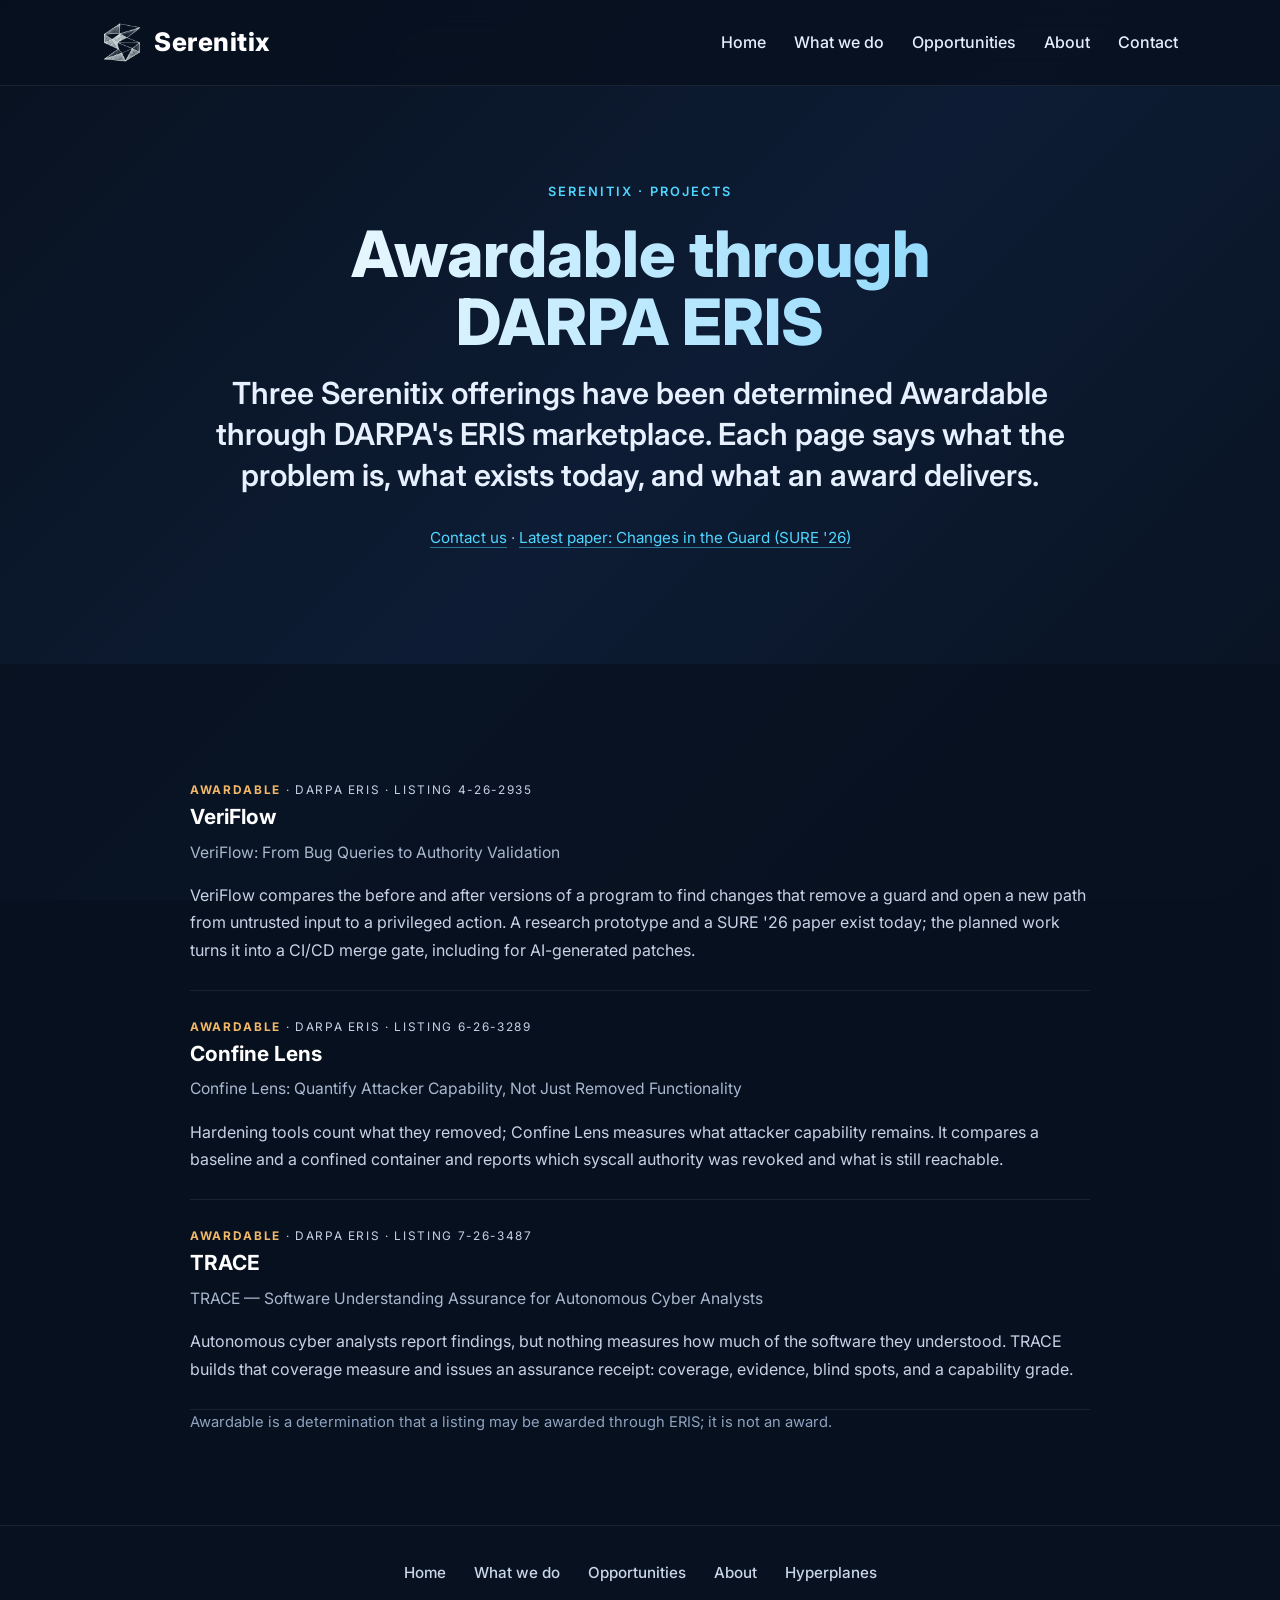
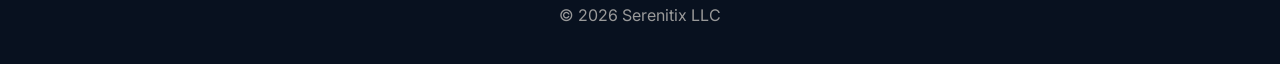
==== projects/index.html @ ef01f080 "projects: Awardable (DARPA ERIS) pages for VeriFlow, Confine Lens, TRACE + index (staging branch, no" ====
<!--
Abstraction: Serenitix projects index: the offerings DARPA ERIS determined Awardable, one card each.
Mechanism: Generated by build.py (BT-COM-02ea) from each package's meta.json.
Policy: Same as the project pages; staged on branch 'projects'; publish only on Nathan's approval.
Scope: Self projects/index.html. In package meta.json files. Out the index.
Contract: Every card links to an existing projects/<slug>/ page.
-->
<!DOCTYPE html>
<html lang="en">

<head>

    <link rel="stylesheet"
        href="https://cdnjs.cloudflare.com/ajax/libs/font-awesome/6.7.2/css/all.min.css">

    <meta charset="UTF-8">
    <meta name="viewport" content="width=device-width, initial-scale=1.0">

    <title>Projects · DARPA ERIS Awardable | Serenitix</title>

    <meta name="description"
        content="Serenitix offerings determined Awardable through DARPA ERIS: VeriFlow, Confine Lens, TRACE.">

    <link rel="icon" type="image/png" href="../logo-mark.png">
    <link rel="apple-touch-icon" href="../logo-mark.png">

    <meta property="og:type" content="website">
    <meta property="og:site_name" content="Serenitix">
    <meta property="og:title" content="Projects · DARPA ERIS Awardable">
    <meta property="og:description" content="Serenitix offerings determined Awardable through DARPA ERIS: VeriFlow, Confine Lens, TRACE.">
    <meta property="og:url" content="https://serenitix.io/projects/">
    <meta property="og:image" content="https://serenitix.io/logo-mark.png">
    <meta name="twitter:card" content="summary">

    <link rel="stylesheet" href="../style.css">
    <link rel="stylesheet" href="../release.css?v=2">

    <!-- Google Font -->
    <link rel="preconnect" href="https://fonts.googleapis.com">
    <link rel="preconnect" href="https://fonts.gstatic.com" crossorigin>

    <link href="https://fonts.googleapis.com/css2?family=Inter:wght@300;400;500;600;700;800&display=swap"
        rel="stylesheet">

    <style>
    /* Page-scoped additions for the paper page; the site's style.css and release.css stay untouched. */
    body.paper-page {
        --mono: ui-monospace, SFMono-Regular, Menlo, Consolas, "Liberation Mono", monospace;
    }
    body.paper-page a.logo { color: #ffffff; text-decoration: none; }

    /* Mobile menu (stands in for script.js's toggle). style.css's later bare #menuButton rule hides the
       button at every width; show it here so phone visitors can reach the site nav. */
    @media (max-width: 900px) {
        body.paper-page #menuButton { display: block; }
        body.paper-page header nav.open {
            display: flex;
            flex-direction: column;
            position: absolute;
            top: 80px;
            right: 30px;
            background: #08111f;
            padding: 20px;
            border-radius: 12px;
            gap: 15px;
            box-shadow: 0 0 20px rgba(0, 0, 0, .4);
        }
    }

    /* Hero: the site's .hero, sized for a paper rather than a full screen */
    body.paper-page .hero { min-height: 0; padding: 96px 8% 80px; }
    body.paper-page .hero h1 { margin-bottom: 18px; }
    body.paper-page .hero p.paper-venue {
        text-transform: uppercase;
        letter-spacing: 0.16em;
        font-size: 0.8rem;
        font-weight: 600;
        color: #4fd5ff;
        margin: 0 auto 18px;
    }
    body.paper-page .hero .hero-sub { margin-bottom: 30px; }
    .paper-authors {
        display: flex;
        justify-content: center;
        flex-wrap: wrap;
        gap: 10px 48px;
        margin-bottom: 18px;
    }
    .paper-authors b { display: block; font-weight: 600; font-size: 1.05rem; }
    .paper-authors span { color: #a9b8d0; font-size: 0.95rem; }
    body.paper-page .hero p.paper-meta {
        font-size: 0.95rem;
        color: #a9b8d0;
        margin: 0 auto 34px;
    }
    .paper-meta a,
    .paper-col a {
        color: #4fd5ff;
        text-decoration: none;
        border-bottom: 1px solid rgba(79, 213, 255, 0.5);
    }
    .paper-meta a { word-break: break-all; }
    body.paper-page .hero p.paper-insight {
        text-align: left;
        max-width: 820px;
        margin: 0 auto 40px;
        padding: 22px 28px;
        border-radius: 20px;
        background: rgba(255, 255, 255, 0.04);
        border: 1px solid rgba(255, 255, 255, 0.09);
        border-left: 3px solid #4fd5ff;
        font-size: 1.12rem;
        line-height: 1.6;
        color: #e6f0ff;
    }
    body.paper-page .hero-buttons { gap: 14px; }
    body.paper-page .hero-buttons a { padding: 13px 26px; font-size: 0.97rem; }
    body.paper-page .hero-buttons i { margin-right: 8px; }
    body.paper-page .hero-buttons .primaryButton { border: 2px solid transparent; }
    body.paper-page .hero p.paper-includes {
        font-size: 0.92rem;
        color: #8fa3c0;
        margin: 20px auto 0;
    }

    /* Content column inside the site's section bands */
    body.paper-page section:not(.hero) { padding: 90px 8%; }
    .paper-col { max-width: 900px; margin: 0 auto; }
    .paper-col p { color: #c7d2e6; line-height: 1.7; }
    .paper-col p + p { margin-top: 16px; }
    .paper-col strong { color: #ffffff; }
    .paper-col h3 { font-size: 1.3rem; margin: 40px 0 12px; }
    .paper-col h3:first-of-type { margin-top: 0; }
    .paper-col h3 i { color: #4fd5ff; margin-right: 10px; }

    /* Figures: framed like the site's cards, with a white plate for the tool output */
    .paper-figure {
        margin: 0 0 28px;
        padding: 24px;
        border-radius: 20px;
        background: rgba(255, 255, 255, 0.04);
        border: 1px solid rgba(255, 255, 255, 0.09);
    }
    .paper-figure:last-child { margin-bottom: 0; }
    .paper-figure .frame { background: #ffffff; border-radius: 12px; padding: 14px; overflow-x: auto; }
    .paper-figure img { display: block; width: 100%; height: auto; min-width: 560px; }
    .paper-figure img + img { margin-top: 10px; }
    .paper-figure figcaption { margin-top: 16px; font-size: 0.95rem; color: #c7d2e6; line-height: 1.65; }
    .paper-tag {
        display: inline-block;
        padding: 2px 10px;
        margin-right: 8px;
        border-radius: 999px;
        font-size: 0.7rem;
        font-weight: 600;
        letter-spacing: 0.06em;
        text-transform: uppercase;
        color: #08111f;
        background: #4fd5ff;
        vertical-align: 1px;
    }

    /* Code, kbd, key table */
    .paper-col code { font-family: var(--mono); font-size: 0.9em; color: #e6f1ff; }
    .paper-col kbd {
        font-family: var(--mono);
        font-size: 0.85em;
        padding: 1px 7px;
        border-radius: 5px;
        border: 1px solid rgba(255, 255, 255, 0.18);
        background: rgba(255, 255, 255, 0.06);
        color: #ffffff;
    }
    .paper-col pre {
        font-family: var(--mono);
        font-size: 0.84rem;
        line-height: 1.55;
        color: #e6f1ff;
        background: #050b15;
        border: 1px solid rgba(255, 255, 255, 0.10);
        border-radius: 14px;
        padding: 18px 20px;
        overflow-x: auto;
        margin: 14px 0 18px;
        white-space: pre;
    }
    .paper-col pre.cmd { border-left: 3px solid #4fd5ff; }
    .paper-views { list-style: none; margin: 16px 0 0; padding: 0; }
    .paper-views li {
        margin: 10px 0;
        padding-left: 18px;
        border-left: 2px solid rgba(79, 213, 255, 0.35);
        color: #c7d2e6;
    }
    .paper-keys {
        margin: 22px 0 14px;
        padding: 20px 24px;
        border-radius: 20px;
        background: rgba(255, 255, 255, 0.04);
        border: 1px solid rgba(255, 255, 255, 0.09);
    }
    .paper-keys table { border-collapse: collapse; font-size: 0.95rem; color: #c7d2e6; }
    .paper-keys caption { text-align: left; font-weight: 600; color: #ffffff; padding-bottom: 8px; }
    .paper-keys td { padding: 4px 16px 4px 0; vertical-align: top; }
    .paper-keys td:first-child { white-space: nowrap; }
    .paper-col p.paper-note { font-size: 0.92rem; color: #8fa3c0; }
    .paper-scope {
        margin-top: 32px;
        padding: 20px 24px;
        border-radius: 20px;
        background: rgba(255, 255, 255, 0.04);
        border: 1px solid rgba(255, 255, 255, 0.09);
        border-left: 3px solid #4fd5ff;
    }
    .paper-col .paper-scope p { font-size: 0.95rem; }

    /* Footer additions: author marks and license line */
    .paper-marks { display: flex; justify-content: center; align-items: center; gap: 14px; flex-wrap: wrap; margin-bottom: 18px; }
    .paper-marks .mark {
        display: inline-flex;
        align-items: center;
        gap: 8px;
        background: #ffffff;
        border-radius: 8px;
        padding: 5px 10px 5px 6px;
        color: #14232a;
        font-size: 0.85rem;
        font-weight: 600;
    }
    .paper-marks img { height: 26px; width: auto; display: block; }
    footer p.paper-license { font-size: 0.88rem; color: #8fa3c0; max-width: 720px; margin: 0 auto 10px; }

    @media (max-width: 650px) {
        body.paper-page .hero { padding: 64px 20px 56px; }
        body.paper-page .hero h1 { font-size: 2.3rem; }
        body.paper-page .hero-buttons a { width: 100%; max-width: 320px; text-align: center; }
        body.paper-page .hero p.paper-insight { font-size: 1.02rem; padding: 18px 20px; }
        body.paper-page section:not(.hero) { padding: 64px 20px; }
        .paper-figure { padding: 14px; }
        .paper-col pre { font-size: 0.74rem; padding: 14px; }
        .paper-keys { padding: 16px; }
        .paper-keys td:first-child { white-space: normal; }
    }
        /* Project pages (BT-COM-02ea) */
    .note-body h3, .note-body h3:first-of-type { margin-top: 44px; }
    .note-body ul.paper-views li { color: #c7d2e6; line-height: 1.65; }
    body.paper-page .hero p.award-badge {
        display: inline-block; margin: 0 auto 18px; padding: 6px 16px; border-radius: 999px;
        border: 1.5px solid #f2b866; color: #f2b866; background: rgba(242,184,102,.08);
        font-size: .78rem; font-weight: 700; letter-spacing: .18em; text-transform: uppercase;
    }
    .proj-card { padding: 26px 0; border-bottom: 1px solid rgba(255,255,255,.08); }
    .proj-card h3 { margin: 6px 0 6px; } .proj-card h3 a { color:#fff; text-decoration:none; border-bottom:none; }
    .proj-card .proj-title { color:#a9b8d0; font-size:.98rem; margin:0 0 10px; }
    .proj-tag { font-size:.74rem; letter-spacing:.14em; text-transform:uppercase; color:#4fd5ff; margin:0; }
    .proj-tag b { color:#f2b866; font-weight:700; }
    </style>

</head>

<body class="R1 R2 R9 R13 paper-page">

    <!-- Static background (the site's canvas gradient; no animation script on this page) -->
    <canvas id="backgroundCanvas"></canvas>

    <!-- ===========================
         Navigation
    ============================ -->

    <header>

        <a class="logo" href="../">

            <img class="logo-mark" src="../logo-mark.png" alt="">

            Serenitix

        </a>

        <nav id="siteNav">

            <a href="../">Home</a>
            <a href="../#services">What we do</a>
            <a href="../#proof">Opportunities</a>
            <a href="../#about">About</a>
            <a href="../#contact">Contact</a>

        </nav>

        <button id="menuButton" aria-label="Menu" aria-controls="siteNav" aria-expanded="false">
            ☰
        </button>

    </header>

    <section class="hero" id="home">
        <div class="hero-content">
            <p class="paper-venue">Serenitix · Projects</p>
            <h1>Awardable through DARPA ERIS</h1>
            <p class="hero-sub">Three Serenitix offerings have been determined Awardable through DARPA's ERIS marketplace. Each page says what the problem is, what exists today, and what an award delivers.</p>
            <p class="paper-meta"><a href="../#contact">Contact us</a> · <a href="../papers/sure26/">Latest paper: Changes in the Guard (SURE '26)</a></p>
        </div>
    </section>

    <section id="projects">
        <div class="paper-col">
            <article class="proj-card">
                <p class="proj-tag"><b>Awardable</b> · DARPA ERIS · Listing 4-26-2935</p>
                <h3><a href="veriflow/">VeriFlow</a></h3>
                <p class="proj-title">VeriFlow: From Bug Queries to Authority Validation</p>
                <p>VeriFlow compares the before and after versions of a program to find changes that remove a guard and open a new path from untrusted input to a privileged action. A research prototype and a SURE &#x27;26 paper exist today; the planned work turns it into a CI/CD merge gate, including for AI-generated patches.</p>
            </article>
            <article class="proj-card">
                <p class="proj-tag"><b>Awardable</b> · DARPA ERIS · Listing 6-26-3289</p>
                <h3><a href="confine-lens/">Confine Lens</a></h3>
                <p class="proj-title">Confine Lens: Quantify Attacker Capability, Not Just Removed Functionality</p>
                <p>Hardening tools count what they removed; Confine Lens measures what attacker capability remains. It compares a baseline and a confined container and reports which syscall authority was revoked and what is still reachable.</p>
            </article>
            <article class="proj-card">
                <p class="proj-tag"><b>Awardable</b> · DARPA ERIS · Listing 7-26-3487</p>
                <h3><a href="trace/">TRACE</a></h3>
                <p class="proj-title">TRACE — Software Understanding Assurance for Autonomous Cyber Analysts</p>
                <p>Autonomous cyber analysts report findings, but nothing measures how much of the software they understood. TRACE builds that coverage measure and issues an assurance receipt: coverage, evidence, blind spots, and a capability grade.</p>
            </article>
            <p class="paper-note">Awardable is a determination that a listing may be awarded through ERIS; it is not an award.</p>
        </div>
    </section>

    <!-- ===========================
         Footer
    ============================ -->

    <footer>

        <nav class="r3-add r3-R9 footer-nav">
            <a href="../">Home</a>
            <a href="../#services">What we do</a>
            <a href="../#proof">Opportunities</a>
            <a href="../#about">About</a>
            <a href="https://hyperplanes.io">Hyperplanes</a>
        </nav>

        <p>

            © 2026 Serenitix LLC

        </p>

    </footer>

    <script>
    // Mobile menu toggle (the site's script.js is not loaded on this page; see the header comment).
    (function () {
        var button = document.getElementById("menuButton");
        var nav = document.getElementById("siteNav");
        if (!button || !nav) return;
        button.addEventListener("click", function () {
            var open = nav.classList.toggle("open");
            button.setAttribute("aria-expanded", open ? "true" : "false");
        });
    })();
    </script>

</body>

</html>
---- style.css ----
/* ======================================================
   Global Styles
====================================================== */

* {
    margin: 0;
    padding: 0;
    box-sizing: border-box;
}

html {
    scroll-behavior: smooth;
}

body {
    font-family: "Inter", sans-serif;
    background-color: #08111f;
    color: #ffffff;
    overflow-x: hidden;
    line-height: 1.6;
}

/* ======================================================
   Animated Background
====================================================== */

#background {
    position: fixed;
    inset: 0;
    z-index: -1;

    background:
        radial-gradient(circle at 20% 20%, rgba(0, 212, 255, 0.18), transparent 25%),
        radial-gradient(circle at 80% 30%, rgba(59, 130, 246, 0.18), transparent 25%),
        radial-gradient(circle at 50% 80%, rgba(34, 211, 238, 0.15), transparent 30%),
        linear-gradient(180deg, #08111f 0%, #0b1220 100%);

    animation: backgroundFloat 16s ease-in-out infinite alternate;
}

@keyframes backgroundFloat {
    from {
        transform: translateY(0px);
    }

    to {
        transform: translateY(-40px);
    }
}

/* ======================================================
   Navigation
====================================================== */

header {
    position: sticky;
    top: 0;
    z-index: 1000;

    display: flex;
    align-items: center;
    justify-content: space-between;

    padding: 22px 8%;

    background: rgba(8, 17, 31, 0.82);
    backdrop-filter: blur(14px);
    border-bottom: 1px solid rgba(255, 255, 255, 0.08);
}

.logo {
    font-size: 1.6rem;
    font-weight: 800;
    letter-spacing: 0.5px;
}

nav {
    display: flex;
    gap: 28px;
}

nav a {
    color: #e5eefc;
    text-decoration: none;
    font-weight: 500;
    transition: color 0.25s ease;
}

nav a:hover {
    color: #4fd5ff;
}

#menuButton {
    display: none;

    background: transparent;
    border: none;
    color: white;

    font-size: 1.8rem;
    cursor: pointer;
}

/* ======================================================
   Hero Section
====================================================== */

.hero {
    min-height: 92vh;

    display: flex;
    align-items: center;
    justify-content: center;

    padding: 0 8%;
    text-align: center;
}

.hero-content {
    max-width: 920px;
}

.hero h1 {
    font-size: clamp(2.4rem, 5vw, 4rem);
    font-weight: 800;
    line-height: 1.05;
    margin-bottom: 24px;

    background: linear-gradient(90deg, #ffffff, #7dd3fc);
    -webkit-background-clip: text;
    -webkit-text-fill-color: transparent;
}

.hero p {
    font-size: 1.15rem;
    color: #c7d2e6;
    max-width: 760px;
    margin: 0 auto 40px;
}

.hero-buttons {
    display: flex;
    justify-content: center;
    gap: 18px;
    flex-wrap: wrap;
}

/* ======================================================
   Buttons
====================================================== */

.primaryButton,
.secondaryButton {
    padding: 15px 34px;
    border-radius: 999px;
    font-size: 1rem;
    font-weight: 600;
    cursor: pointer;
    transition: all 0.25s ease;
}

.primaryButton {
    background: linear-gradient(135deg, #00c3ff, #2563eb);
    border: none;
    color: white;

    box-shadow: 0 10px 30px rgba(0, 195, 255, 0.28);
}

.primaryButton:hover {
    transform: translateY(-3px);
    box-shadow: 0 16px 36px rgba(0, 195, 255, 0.38);
}

.secondaryButton {
    background: transparent;
    border: 2px solid rgba(79, 213, 255, 0.6);
    color: white;
}

.secondaryButton:hover {
    background: rgba(79, 213, 255, 0.12);
    transform: translateY(-3px);
}

/* ======================================================
   Shared Section Styling
====================================================== */

section {
    padding: 110px 8%;
}

section h2 {
    text-align: center;
    font-size: clamp(2rem, 4vw, 3rem);
    margin-bottom: 56px;
    font-weight: 800;
}

/* ======================================================
   Services Section
====================================================== */

.service-grid {
    display: grid;
    grid-template-columns: repeat(auto-fit, minmax(250px, 1fr));
    gap: 28px;
}

.service-card {
    padding: 32px;
    border-radius: 24px;

    background: rgba(255, 255, 255, 0.05);
    border: 1px solid rgba(255, 255, 255, 0.10);
    backdrop-filter: blur(12px);

    transition: transform 0.25s ease,
                box-shadow 0.25s ease,
                border-color 0.25s ease;
}

.service-card:hover {
    transform: translateY(-10px);

    border-color: rgba(79, 213, 255, 0.45);

    box-shadow: 0 20px 40px rgba(0, 195, 255, 0.18);
}

.service-card h3 {
    font-size: 1.3rem;
    margin-bottom: 14px;
}

.service-card p {
    color: #c7d2e6;
}

.service-card .card-meta {
    margin-top: 12px;
    font-size: 0.85rem;
    letter-spacing: 0.04em;
    color: #8fa3c0;
}

/* ===========================
   About Section
=========================== */

.about {

    padding: 100px 10%;
    display: flex;
    justify-content: center;

}

.about-text {

    max-width: 900px;

    background: rgba(255, 255, 255, 0.05);

    border: 1px solid rgba(255, 255, 255, 0.1);

    border-radius: 20px;

    padding: 40px;

    backdrop-filter: blur(15px);

}

.about h2 {

    font-size: 2.5rem;
    margin-bottom: 25px;
    color: #4fd5ff;

}

.about p {

    line-height: 1.8;
    color: #d7d7d7;
    margin-bottom: 25px;

}

.about ul {

    list-style: none;

}

.about li {

    margin-bottom: 15px;
    font-size: 1.05rem;

}


/* ===========================
   Statistics
=========================== */

.stats {

    display: grid;
    grid-template-columns: repeat(4, 1fr);

    gap: 30px;

    padding: 100px 10%;

}

.stat-card {

    text-align: center;

    background: rgba(255,255,255,.05);

    border-radius: 20px;

    border: 1px solid rgba(255,255,255,.08);

    padding: 35px;

    transition: .3s;

}

.stat-card:hover {

    transform: translateY(-10px);

    box-shadow: 0 0 25px rgba(79,213,255,.25);

}

.stat-card h2 {

    font-size: 3rem;
    color: #4fd5ff;
    margin-bottom: 10px;

}

.stat-card p {

    color: #cccccc;

}


/* ===========================
   FAQ
=========================== */

.faq {

    padding: 100px 10%;

}

.faq h2 {

    text-align: center;
    margin-bottom: 50px;
    font-size: 2.5rem;

}

.faq-item {

    background: rgba(255,255,255,.05);

    margin-bottom: 20px;

    border-radius: 15px;

    overflow: hidden;

    border: 1px solid rgba(255,255,255,.08);

}

.faq-question {

    width: 100%;

    padding: 20px;

    text-align: left;

    font-size: 1rem;

    color: white;

    background: transparent;

    border: none;

    cursor: pointer;

}

.faq-answer {

    max-height: 0;

    overflow: hidden;

    transition: max-height .4s ease;

    padding: 0 20px;

}

.faq-answer p {

    padding-bottom: 20px;

    color: #cfcfcf;

}


/* ===========================
   Contact
=========================== */

.contact {

    padding: 100px 10%;
    text-align: center;

}

.contact h2 {

    font-size: 2.5rem;
    margin-bottom: 40px;

}

.contact form {

    max-width: 700px;

    margin: auto;

    display: flex;

    flex-direction: column;

    gap: 20px;

}

.contact input,
.contact textarea {

    padding: 15px;

    border-radius: 10px;

    border: 1px solid rgba(255,255,255,.15);

    background: rgba(255,255,255,.05);

    color: white;

    font-size: 1rem;

}

.contact input::placeholder,
.contact textarea::placeholder {

    color: #aaaaaa;

}

.contact textarea {

    resize: vertical;

}


/* ===========================
   Footer
=========================== */

footer {

    padding: 35px;

    text-align: center;

    color: #999999;

    border-top: 1px solid rgba(255,255,255,.08);

}


/* ===========================
   Scroll To Top Button
=========================== */

#scrollTopButton {

    position: fixed;

    bottom: 30px;

    right: 30px;

    width: 50px;

    height: 50px;

    border-radius: 50%;

    background: #4fd5ff;

    color: white;

    border: none;

    cursor: pointer;

    display: none;

    font-size: 20px;

    transition: .3s;

}

#scrollTopButton:hover {

    transform: scale(1.1);

    box-shadow: 0 0 20px #4fd5ff;

}


/* ===========================
   Fade Animation
=========================== */

.fade-in {

    opacity: 0;

    transform: translateY(40px);

    transition: all .8s ease;

}

.fade-in.show {

    opacity: 1;

    transform: translateY(0);

}


/* ===========================
   Mobile Responsive
=========================== */

@media (max-width: 900px) {

    nav {

        display: none;

    }

    #menuButton {

        display: block;

    }

    .hero h1 {

        font-size: 3rem;

    }

    .hero p {

        font-size: 1rem;

    }

    .service-grid {

        grid-template-columns: 1fr;

    }

    .stats {

        grid-template-columns: repeat(2, 1fr);

    }

}

@media (max-width: 650px) {

    .stats {

        grid-template-columns: 1fr;

    }

    .hero-buttons {

        flex-direction: column;

        align-items: center;

    }

    .hero h1 {

        font-size: 2.4rem;

    }

    .contact form {

        width: 100%;

    }

}

@media (max-width: 450px) {

    .hero {

        padding: 60px 20px;

    }

    .services,
    .about,
    .stats,
    .faq,
    .contact {

        padding: 70px 25px;

    }

}

#menuButton {
    /* display is set by the base rule above and the mobile media query; a late display:none here hid the menu on every page (fixed 2026-11-19) */
    background: none;
    border: none;
    color: white;
    font-size: 1.8rem;
    cursor: pointer;
}

html {
    scroll-behavior: smooth;
}

/* ===========================
   Animated Background Canvas
=========================== */

#backgroundCanvas {

    position: fixed;

    top: 0;
    left: 0;

    width: 100%;
    height: 100%;

    z-index: -1;

    background: linear-gradient(
        135deg,
        #08111f,
        #0d1c34,
        #08111f
    );

}

.service-card i {

    color: #4fd5ff;

    font-size: 2rem;

    margin-bottom: 15px;

    display: block;

    transition: 0.3s ease;

}

.service-card:hover i {

    transform: scale(1.15);

    text-shadow: 0 0 15px #4fd5ff;

}

.logo i {

    color: #4fd5ff;
    margin-right: 8px;

}

.shield-card {

    width: 420px;

    padding: 35px;

    border-radius: 30px;

    background: rgba(255,255,255,.04);

    backdrop-filter: blur(15px);

    border: 1px solid rgba(79,213,255,.15);

    display: flex;

    justify-content: center;

    align-items: center;

    box-shadow:
        0 0 40px rgba(79,213,255,.15);

    animation: shieldFloat 5s ease-in-out infinite;

}


.shield-card svg {

    width: 300px;

    filter:
        drop-shadow(0 0 25px rgba(79,213,255,.5));

}



@keyframes shieldFloat {

    0% {

        transform: translateY(0);

    }

    50% {

        transform: translateY(-15px);

    }

    100% {

        transform: translateY(0);

    }

}

/* ======================================================
   Serenitix v1 additions (links styled as buttons, notes)
====================================================== */

a.primaryButton,
a.secondaryButton {
    display: inline-block;
    text-decoration: none;
}

.section-note {
    text-align: center;
    margin-top: 40px;
    color: #c9d6e8;
}

.section-note a,
.contact p a {
    color: #4fd5ff;
    text-decoration: none;
    border-bottom: 1px solid rgba(79, 213, 255, 0.5);
}

.contact p {
    font-size: 1.2rem;
    color: #c9d6e8;
}

.about p + p {
    margin-top: 16px;
}

.logo {
    display: flex;
    align-items: center;
    gap: 12px;
}

.logo-mark {
    height: 40px;
    width: 40px;
    /* the mark is navy line art on transparent; flip it light for the dark theme */
    filter: invert(1) hue-rotate(180deg) brightness(1.15);
}

.hero .hero-sub {
    font-size: clamp(1.3rem, 2.4vw, 1.9rem);
    font-weight: 600;
    color: #e6f0ff;
    max-width: 900px;
    margin: 0 auto 22px;
    line-height: 1.35;
}
---- release.css ----
/*
Abstraction: The release-1 layout layer for serenitix.io: the round-3 design changes Nathan approved, on top of the template's style.css.
Mechanism: Rules are keyed to static classes on <body> (R1–R13, S4) that name the approved round-3 proposals; elements added for a proposal carry .r3-add and show only when their proposal class is present. The playground that produced them lives in website/playground/round-3/ in the business seam.
Policy: Only approved proposals ship; a change here goes through Nathan like any copy change. Unused variant rules may remain until a cleanup pass.
Scope:
  Self `serenitix-site/release.css: ReleaseLayout`.
  In `style.css` (template base); `index.html` (body classes and .r3-add elements).
  Out the release-1 look of the page.
  Effects `none until pushed`.
Contract: The page shows exactly the approved release-1 layout.
  Ensures — every visible added element is gated by a proposal class present on <body>.
*/

.r3-add { display: none !important; }

/* R1 — calmer background: the network stays lively in the hero, sections below sit on solid bands */
body.R1 section:not(.hero) { position: relative; background: rgba(8, 17, 31, 0.78); }
body.R1 section#proof,
body.R1 section#about { background: rgba(13, 28, 52, 0.82); }
body.R1 section:not(.hero) + section:not(.hero) { border-top: 1px solid rgba(79, 213, 255, 0.08); }
body.R1 .about-text { background: rgba(255, 255, 255, 0.03); }

/* R2 — eyebrow labels and a lead line under section headings */
body.R2 .eyebrow.r3-R2,
body.R6 .audiences .eyebrow { display: block !important; }
/* R13 — no small labels: hide every eyebrow and give "Who we work with" a white heading */
body.R13.R13 .eyebrow.r3-add,
body.R13.R13 .audiences .eyebrow { display: none !important; }
body.R13.R6 .audience-h2.r3-R13 { display: block !important; margin-bottom: 8px; }
.eyebrow {
    text-align: center;
    text-transform: uppercase;
    letter-spacing: 0.18em;
    font-size: 0.78rem;
    font-weight: 600;
    color: #4fd5ff;
    margin-bottom: 12px;
}
body.R2 section h2 { margin-bottom: 18px; }
body.R2 .section-lead.r3-R2 {
    display: block !important;
    text-align: center;
    max-width: 640px;
    margin: 0 auto 52px;
    color: #a9b8d0;
    font-size: 1.1rem;
    line-height: 1.6;
}
body.R2 .about .eyebrow { text-align: left; }

/* R3 — capability strip under the hero buttons; S1/S2/S3 pick the wording */
body.R3.S1 .cap-strip.strip-S1,
body.R3.S2 .cap-strip.strip-S2,
body.R3.S3 .cap-strip.strip-S3,
body.R3.S4 .cap-strip.strip-S4,
body.R3.S5 .cap-strip.strip-S5,
body.R3.S6 .cap-strip.strip-S6 {
    display: flex !important;
    justify-content: center;
    flex-wrap: wrap;
    gap: 14px 36px;
    list-style: none;
    padding: 0;
    margin: 56px auto 0;
}
.cap-strip li {
    display: flex;
    align-items: center;
    gap: 10px;
    color: #c9d6e8;
    font-weight: 500;
    font-size: 0.98rem;
    letter-spacing: 0.02em;
}
.cap-strip i { color: #4fd5ff; font-size: 1.05rem; }
/* S4 — one phrase: "Software" leads lowercase terms, no divider, so it reads as
   "Software understanding, transformation, and assurance" */
.cap-strip.phrase-strip { align-items: center; gap: 14px 26px; }
.cap-strip .strip-lead { font-weight: 700; color: #ffffff; letter-spacing: 0.02em; margin-right: -10px; }
@media (max-width: 560px) {
    .cap-strip .strip-lead { flex-basis: 100%; justify-content: center; margin-right: 0; }
    body.R3.S4 .cap-strip.phrase-strip { flex-direction: column; gap: 10px; }
}
/* S7 — the mission as a plain line, no icons */
body.R3.S7 .mission-line.strip-S7 {
    display: block !important;
    margin: 52px auto 0;
    text-transform: uppercase;
    letter-spacing: 0.2em;
    font-size: 0.82rem;
    font-weight: 600;
    color: #8fd8ff;
    text-align: center;
}



/* R4 — service cards: left-aligned with an accent edge (numbers dropped 10-28) */
body.R4 #services .service-card {
    text-align: left;
    position: relative;
    overflow: hidden;
    border-top: 2px solid rgba(79, 213, 255, 0.55);
}
body.R4 #services .service-card p { line-height: 1.6; }

/* R5 — proof cards: an icon each and an "Awardable" chip */
.service-card i.r3-add { display: none !important; }
body.R5 #proof .service-card i.r3-R5 { display: block !important; }
body.R5 #proof .service-card { text-align: left; }
body.R5 .chip.r3-R5 {
    display: inline-block !important;
    padding: 3px 10px;
    margin-right: 8px;
    border-radius: 999px;
    font-size: 0.72rem;
    font-weight: 600;
    letter-spacing: 0.06em;
    text-transform: uppercase;
    color: #08111f;
    background: #4fd5ff;
}

/* R6 — "Who we work with" band */
body.R6 .audiences.r3-R6 { display: block !important; padding-top: 80px; padding-bottom: 80px; }
.audience-grid {
    display: grid;
    grid-template-columns: repeat(auto-fit, minmax(220px, 1fr));
    gap: 36px;
    max-width: 1100px;
    margin: 28px auto 0;
}
.audience { text-align: left; padding-left: 18px; border-left: 2px solid rgba(79, 213, 255, 0.35); }
.audience i { color: #4fd5ff; font-size: 1.4rem; margin-bottom: 12px; display: block; }
.audience h3 { font-size: 1.15rem; margin-bottom: 8px; }
.audience p { color: #a9b8d0; line-height: 1.55; font-size: 0.97rem; }

/* R7 — About: a company blurb and facts in place of the founder's name, two columns on wide screens */
body.R7 .about-name { display: none; }
body.R7 .about-blurb.r3-R7 { display: block !important; }
body.R7 .facts.r3-R7 {
    display: flex !important;
    flex-wrap: wrap;
    gap: 10px;
    list-style: none;
    padding: 0;
    margin: 22px 0 0;
}
.facts li {
    padding: 6px 14px;
    border: 1px solid rgba(79, 213, 255, 0.35);
    border-radius: 999px;
    font-size: 0.85rem;
    color: #c9d6e8;
}
@media (min-width: 900px) {
    body.R7 .about-text .facts { grid-column: 2; }
}

@media (min-width: 900px) {
    body.R7 .about-text {
        display: grid;
        grid-template-columns: 240px 1fr;
        column-gap: 48px;
        align-items: start;
        max-width: 1000px;
        text-align: left;
    }
    body.R7 .about-text .eyebrow,
    body.R7 .about-text h2 { grid-column: 1; }
    body.R7 .about-text h2 { text-align: left; margin-bottom: 0; }
    body.R7 .about-text p:not(.eyebrow) { grid-column: 2; }
    body.R7 .about-text .about-blurb { grid-row: 1 / span 2; }
}

/* R8 — contact as a call-to-action band */
body.R8 .contact {
    background: linear-gradient(135deg, rgba(0, 140, 255, 0.16), rgba(79, 213, 255, 0.06)) !important;
    border-top: 1px solid rgba(79, 213, 255, 0.2);
    border-bottom: 1px solid rgba(79, 213, 255, 0.2);
}
body.R8 .contact h2 { margin-bottom: 16px; }
body.R8 .cta-line.r3-R8 { display: block !important; font-size: 1.35rem; color: #e6eefb; margin-bottom: 28px; }
body.R8 .cta-button.r3-R8 { display: inline-block !important; margin-bottom: 22px; }
body.R8 .contact p:last-child { font-size: 1rem; color: #a9b8d0; }

/* R9 — footer with links */
body.R9 .footer-nav.r3-R9 {
    display: flex !important;
    justify-content: center;
    flex-wrap: wrap;
    gap: 10px 28px;
    margin-bottom: 18px;
}
.footer-nav a { color: #c9d6e8; text-decoration: none; font-size: 0.95rem; }
.footer-nav a:hover { color: #4fd5ff; }


/* R10 — ERIS as full-width solution rows with a real description (replaces the three small cards) */
body.R10 .eris-cards { display: none; }
body.R10 .solution-list.r3-R10 {
    display: flex !important;
    flex-direction: column;
    gap: 20px;
    max-width: 1080px;
    margin: 0 auto;
}
.solution {
    display: grid;
    grid-template-columns: minmax(220px, 1fr) 2fr;
    gap: 28px;
    padding: 28px 32px;
    border-radius: 20px;
    background: rgba(255, 255, 255, 0.04);
    border: 1px solid rgba(255, 255, 255, 0.09);
    border-left: 3px solid #4fd5ff;
    transition: border-color 0.25s ease, background 0.25s ease;
}
.solution:hover { background: rgba(79, 213, 255, 0.06); border-color: rgba(79, 213, 255, 0.45); }
.solution-head i { color: #4fd5ff; font-size: 1.5rem; margin-bottom: 10px; display: block; }
.solution-head h3 { font-size: 1.35rem; margin-bottom: 6px; }
.solution-tag { color: #8fa3c0; font-size: 0.95rem; line-height: 1.45; }
.solution-body p { color: #c7d2e6; line-height: 1.65; font-size: 1.02rem; }
.solution-meta { margin-top: 14px; font-size: 0.85rem !important; letter-spacing: 0.04em; color: #8fa3c0 !important; }
.solution .chip {
    display: inline-block;
    padding: 3px 10px;
    margin-right: 8px;
    border-radius: 999px;
    font-size: 0.72rem;
    font-weight: 600;
    letter-spacing: 0.06em;
    text-transform: uppercase;
    color: #08111f;
    background: #4fd5ff;
}
@media (max-width: 700px) {
    .solution { grid-template-columns: 1fr; gap: 12px; padding: 22px; }
}

/* R11 — a second, concrete line on each service card */
body.R11 .card-detail.r3-R11 {
    display: block !important;
    margin-top: 14px;
    padding-top: 14px;
    border-top: 1px solid rgba(255, 255, 255, 0.08);
    font-size: 0.92rem;
    color: #8fa3c0 !important;
}

/* R12 — ERIS call to action under the solution rows */
body.R12.R10 .eris-cta.r3-R12 {
    display: block !important;
    text-align: center;
    max-width: 680px;
    margin: 36px auto 0;
    font-size: 1.08rem;
    color: #c9d6e8;
}
.eris-cta a { color: #4fd5ff; text-decoration: none; border-bottom: 1px solid rgba(79, 213, 255, 0.5); }

/* Balance the hero across lines so no single word sits alone */
.hero h1 { text-wrap: balance; }
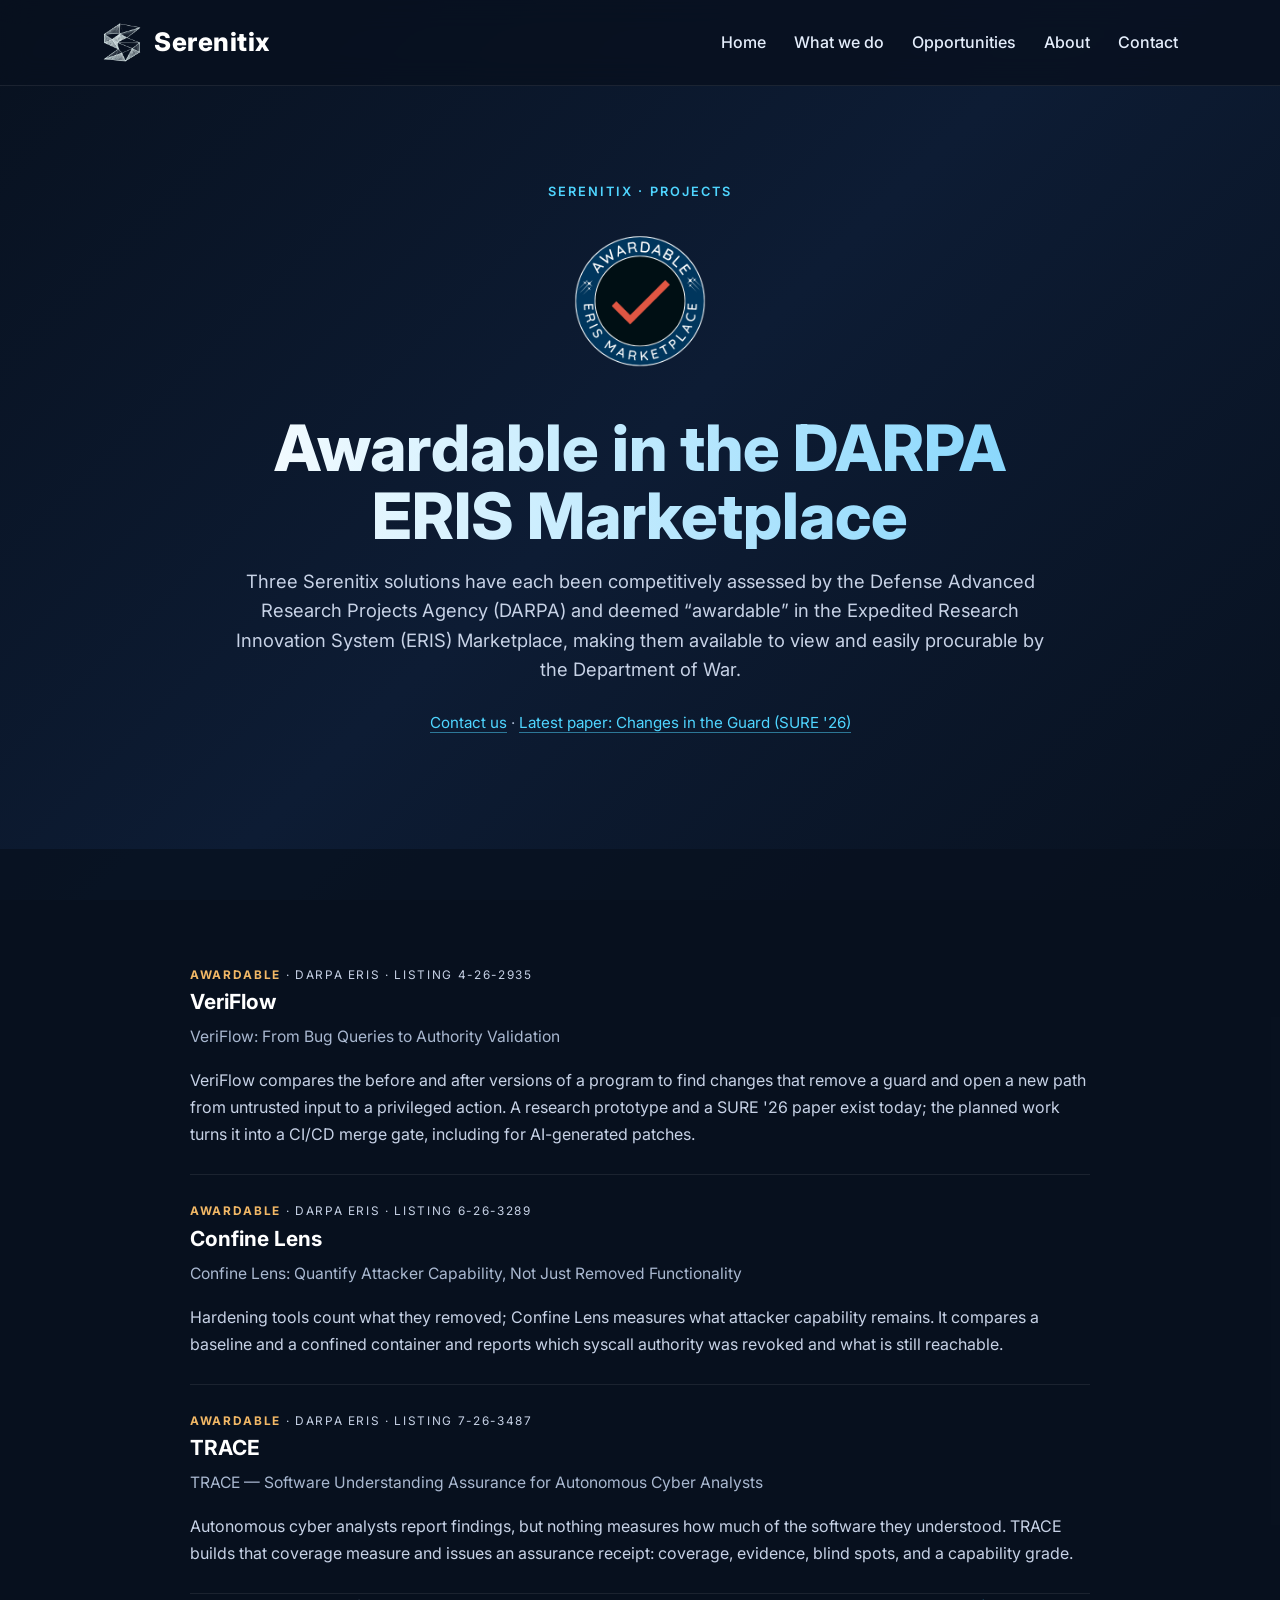
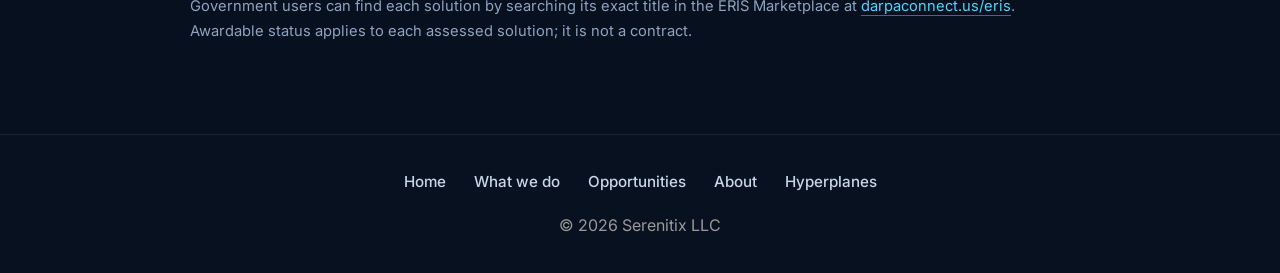
==== commit 46673c93: "projects: DARPA Awardable badge, approved ERIS statement, team, released-materials-only content (rev" ====
--- a/projects/index.html
+++ b/projects/index.html
@@ -19,7 +19,7 @@
     <title>Projects · DARPA ERIS Awardable | Serenitix</title>
 
     <meta name="description"
-        content="Serenitix offerings determined Awardable through DARPA ERIS: VeriFlow, Confine Lens, TRACE.">
+        content="Serenitix solutions deemed awardable in the DARPA ERIS Marketplace: VeriFlow, Confine Lens, TRACE.">
 
     <link rel="icon" type="image/png" href="../logo-mark.png">
     <link rel="apple-touch-icon" href="../logo-mark.png">
@@ -27,7 +27,7 @@
     <meta property="og:type" content="website">
     <meta property="og:site_name" content="Serenitix">
     <meta property="og:title" content="Projects · DARPA ERIS Awardable">
-    <meta property="og:description" content="Serenitix offerings determined Awardable through DARPA ERIS: VeriFlow, Confine Lens, TRACE.">
+    <meta property="og:description" content="Serenitix solutions deemed awardable in the DARPA ERIS Marketplace: VeriFlow, Confine Lens, TRACE.">
     <meta property="og:url" content="https://serenitix.io/projects/">
     <meta property="og:image" content="https://serenitix.io/logo-mark.png">
     <meta name="twitter:card" content="summary">
@@ -249,6 +249,8 @@
         border: 1.5px solid #f2b866; color: #f2b866; background: rgba(242,184,102,.08);
         font-size: .78rem; font-weight: 700; letter-spacing: .18em; text-transform: uppercase;
     }
+    body.paper-page .hero img.eris-badge { display:block; width:220px; height:220px; margin: -20px auto -6px; }
+    body.paper-page .hero p.eris-statement { font-size: 1.15rem; font-weight: 400; line-height: 1.6; color: #c7d2e6; max-width: 820px; margin: 0 auto 26px; }
     .proj-card { padding: 26px 0; border-bottom: 1px solid rgba(255,255,255,.08); }
     .proj-card h3 { margin: 6px 0 6px; } .proj-card h3 a { color:#fff; text-decoration:none; border-bottom:none; }
     .proj-card .proj-title { color:#a9b8d0; font-size:.98rem; margin:0 0 10px; }
@@ -296,8 +298,9 @@
     <section class="hero" id="home">
         <div class="hero-content">
             <p class="paper-venue">Serenitix · Projects</p>
-            <h1>Awardable through DARPA ERIS</h1>
-            <p class="hero-sub">Three Serenitix offerings have been determined Awardable through DARPA's ERIS marketplace. Each page says what the problem is, what exists today, and what an award delivers.</p>
+            <img class="eris-badge" src="eris-awardable-badge.png" alt="ERIS Marketplace Awardable badge">
+            <h1>Awardable in the DARPA ERIS Marketplace</h1>
+            <p class="eris-statement">Three Serenitix solutions have each been competitively assessed by the Defense Advanced Research Projects Agency (DARPA) and deemed &ldquo;awardable&rdquo; in the Expedited Research Innovation System (ERIS) Marketplace, making them available to view and easily procurable by the Department of War.</p>
             <p class="paper-meta"><a href="../#contact">Contact us</a> · <a href="../papers/sure26/">Latest paper: Changes in the Guard (SURE '26)</a></p>
         </div>
     </section>
@@ -322,7 +325,7 @@
                 <p class="proj-title">TRACE — Software Understanding Assurance for Autonomous Cyber Analysts</p>
                 <p>Autonomous cyber analysts report findings, but nothing measures how much of the software they understood. TRACE builds that coverage measure and issues an assurance receipt: coverage, evidence, blind spots, and a capability grade.</p>
             </article>
-            <p class="paper-note">Awardable is a determination that a listing may be awarded through ERIS; it is not an award.</p>
+            <p class="paper-note">Government users can find each solution by searching its exact title in the ERIS Marketplace at <a href="https://www.darpaconnect.us/eris">darpaconnect.us/eris</a>. Awardable status applies to each assessed solution; it is not a contract.</p>
         </div>
     </section>
 
